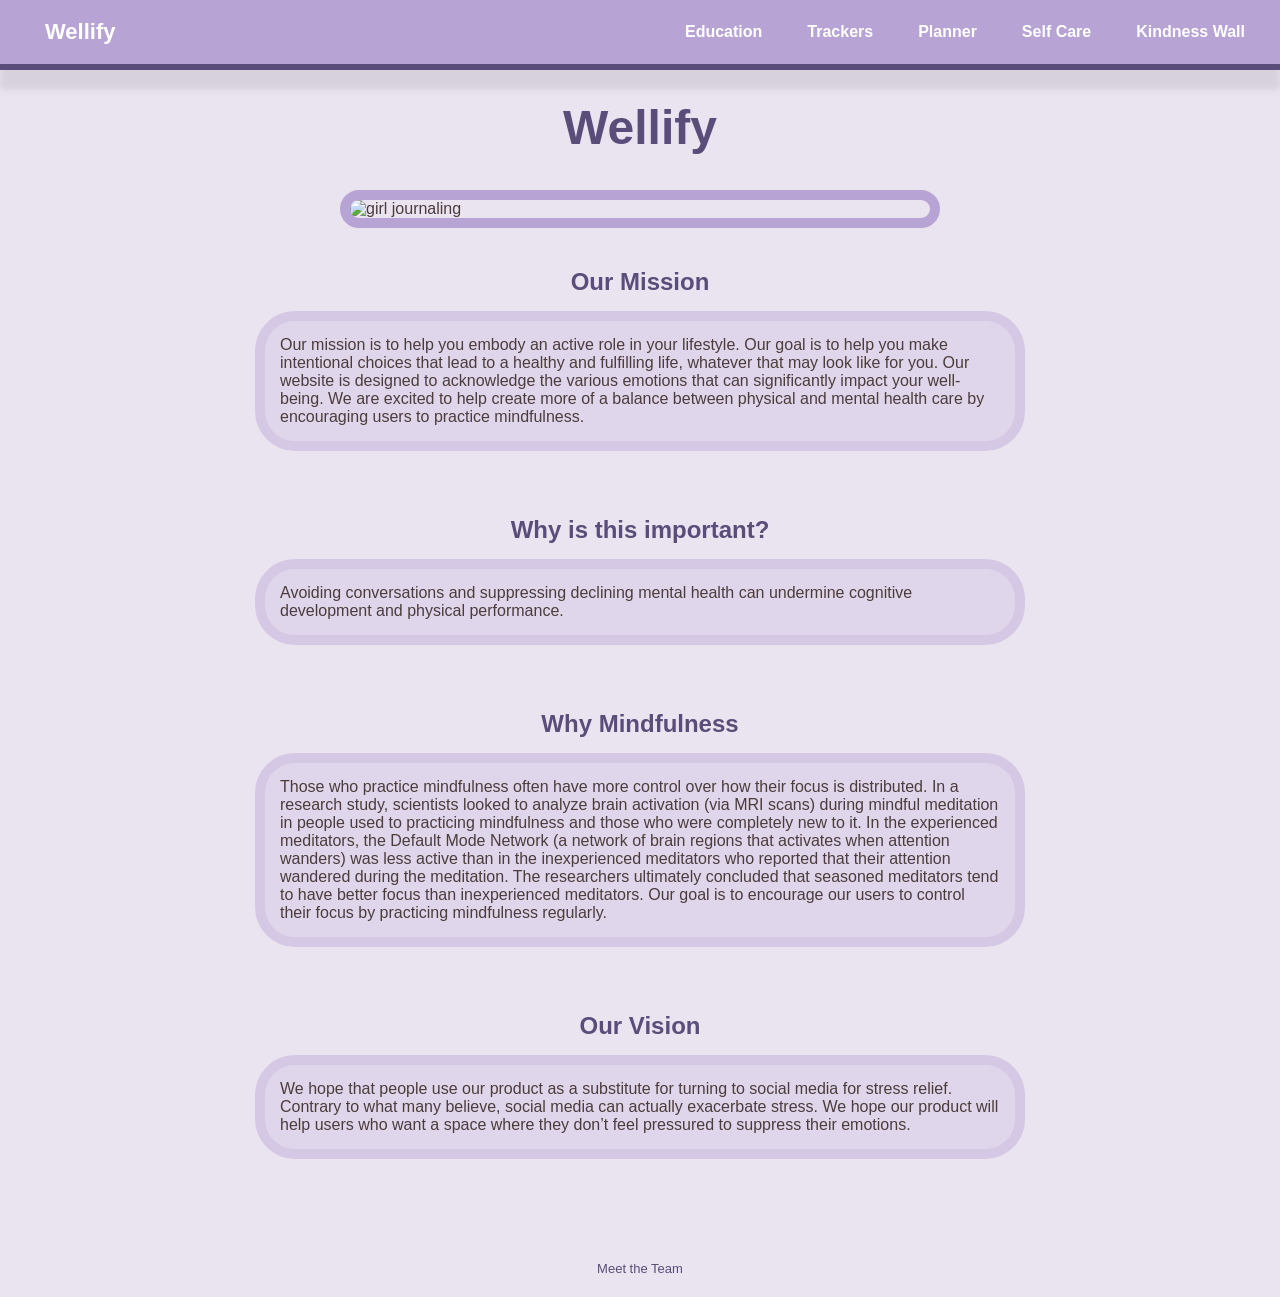
==== index.html @ 7eefb783 "Update index.html" ====
<!DOCTYPE html>
<html lang="en">
  <head>
    <meta charset="UTF-8" />
    <meta name="viewport" content="width=device-width, initial-scale=1.0" />
    <meta http-equiv="X-UA-Compatible" content="ie=edge" />
    <title>HTML + CSS</title>
    <link rel="stylesheet" href="styles.css" />
  </head>
  <body>
    <div class="navBar">
      <nav>
        <div class="name">
          <a href="index.html">Wellify</a>
        </div>
        <div class="dropdown">
          <a>Education</a>
          <div class="dropdown-content" id="dropdown1">
            <a href="education-mental.html">Mental Health</a>
            <a href="education-physical.html">Physical Health</a>
          </div>
        </div>
        <div class="dropdown">
          <a>Trackers</a>
          <div class="dropdown-content" id="dropdown2">
            <a href="mood-tracker.html">Mood</a>
            <a href="mindfullness-tracker.html">Mindfullness</a>
            <a href="health-tracker.html">Health</a>
          </div>
        </div>
        <a href="planner.html">Planner</a>
        <div class="dropdown">
          <a>Self Care</a>
          <div class="dropdown-content" id="dropdown3">
            <a href="self-care-mental.html">Mental</a>
            <a href="self-care-physical.html">Physical</a>
          </div>
        </div>
        <a href="kindness-wall.html">Kindness Wall</a>
      </nav>
    </div>
    <h1>Wellify</h1>
    <div class="image">
        <img id="unfilteredMind" src="https://r2.stockcake.com/update_image/5c084958-f2a9-4336-afd5-1d9d3eb9ccf3-goapi.png"
    alt="girl journaling"
    />
    </div>
    <div class="Cat">
        <div class="index">
         <h2>Our Mission</h2>
         <p>Our mission is to help you embody an active role in your lifestyle. Our goal is to help you make intentional choices that lead to a healthy and fulfilling life, whatever that may look like for you. Our website is designed to acknowledge the various emotions that can significantly impact your well-being. We are excited to help create more of a balance between physical and mental health care by encouraging users to practice mindfulness.</p>
        </div>
        <div class="index"><h2>Why is this important?</h2>
            <p>Avoiding conversations and suppressing declining mental health can undermine cognitive development and physical performance.</p>
        </div>
        <div class="index">
            <h2>Why Mindfulness</h2>
            <p>Those who practice mindfulness often have more control over how their focus is distributed. In a research study, scientists looked to analyze brain activation (via MRI scans) during mindful meditation in people used to practicing mindfulness and those who were completely new to it. In the experienced meditators, the Default Mode Network (a network of brain regions that activates when attention wanders) was less active than in the inexperienced meditators who reported that their attention wandered during the meditation. The researchers ultimately concluded that seasoned meditators tend to have better focus than inexperienced meditators. Our goal is to encourage our users to control their focus by practicing mindfulness regularly.</p>
        </div>
        <div class="index">
         <h2>Our Vision</h2>
        <p>We hope that people use our product as a substitute for turning to social media for stress relief. Contrary to what many believe, social media can actually exacerbate stress. We hope our product will help users who want a space where they don’t feel pressured to suppress their emotions.</p>
        </div>
    </div>
  </body>
    <footer>
  <a href="meet-the-team.html">Meet the Team</a>
</footer>
</html>
---- styles.css ----
:root {
  --deepLavendar: #5a4d7a;
  --lilac: #b8a4d4;
  --softMauve: #d5c8e4;
  --midLavendar: #e0d6eb;
  --blush: #eae3f0;
  --rose: #5a4d7a;
  --blossom: #b8a4d4;
  --cotton: #d5c8e4;
  --light: #e0d6eb;
  --cream: #eae3f0;
 }
 
 
 * {
  box-sizing: border-box;
  margin: 0;
  padding: 0;
  font-family: "Poppins", sans-serif;
 }
 
 
 body {
  background-color: var(--blush);
  color: #4b3c3c;
  padding-top: 70px;
 }
 
 
 .navBar {
  position: fixed;
  top: 0;
  left: 0;
  width: 100%;
  height: 70px;
  z-index: 100;
  background-color: var(--lilac);
  box-shadow: 0 20px 7px rgba(0, 0, 0, 0.08);
 }
 
 
 nav {
  height: 70px;
  background-color: var(--lilac);
  border-bottom: 6px solid var(--deepLavendar);
  display: flex;
  align-items: center;
  gap: 25px;
  justify-content: flex-end;
  padding: 0 25px;
 }
 
 
 .name {
  margin-right: auto;
  margin-left: 10px;
 }
 
 
 .name a,
 .name h2 {
  color: white;
  text-decoration: none;
  font-size: 22px;
  font-weight: 700;
 }
 
 
 nav a {
  text-decoration: none;
  color: white;
  font-weight: 700;
  padding: 10px;
 }
 
 
 nav a:hover {
  color: var(--deepLavendar);
 }
 
 
 .dropdown {
  position: relative;
  height: 100%;
  display: flex;
  align-items: center;
 }
 
 
 .dropdown-content {
  display: none;
  position: absolute;
  top: 100%;
  left: 0;
  background-color: var(--lilac);
  min-width: 150px;
  z-index: 101;
  border-radius: 0 0 10px 10px;
  box-shadow: 0 5px 10px rgba(0, 0, 0, 0.15);
 }
 
 
 .dropdown-content a {
  display: block;
  padding: 12px 15px;
  color: white;
  white-space: nowrap;
 }
 
 
 .dropdown-content a:hover {
  background-color: var(--softMauve);
  color: var(--deepLavendar);
 }
 
 
 .dropdown:hover .dropdown-content {
  display: flex;
  flex-direction: column;
 }
 
 
 h1 {
  display: flex;
  justify-content: center;
  color: var(--rose);
  font-size: 48px;
  margin-top: 30px;
  margin-bottom: 35px;
 }
 
 
 h2 {
  display: flex;
  justify-content: center;
  color: var(--rose);
 }
 
 
 h3 {
  background-color: var(--deepLavendar);
  color: white;
  border: 3px solid var(--deepLavendar);
  border-radius: 20px;
  max-width: 200px;
  padding: 8px 15px;
  display: flex;
  justify-content: center;
  margin: 15px auto;
 }
 
 
 button {
  background-color: var(--deepLavendar);
  color: white;
  border: none;
  padding: 14px 28px;
  border-radius: 30px;
  font-size: 16px;
  cursor: pointer;
  transition: 0.3s ease;
 }
 
 
 button:hover {
  background-color: var(--lilac);
  transform: scale(1.05);
 }
 
 
 textarea {
  background-color: var(--softMauve);
 }
 
 
 img {
   max-width: 400px;
  height:auto;
  border: 10px solid var(--lilac);
  border-radius: 150px;
  margin: 15px;
 }
 
 
 p {
  background-color: var(--midLavendar);
  border: 10px solid var(--softMauve);
  padding: 15px;
  border-radius: 40px;
  margin: 15px;
  transition:0.3s;
 }
 p:hover{
  transform:translateY(-3px);
 }
 
 
 .journal-card {
  max-width: 900px;
  margin: 0 auto 30px;
  background: white;
  border-radius: 25px;
  padding: 40px;
  box-shadow: 0 10px 25px rgba(0, 0, 0, 0.08);
 }
 
 
 .section {
  margin-bottom: 30px;
 }
 
 
 .section h2 {
  margin-bottom: 12px;
  font-size: 24px;
 }
 
 
 label {
  display: block;
  color: var(--rose);
  font-weight: 600;
  margin-bottom: 10px;
 }
 
 
 input[type="date"],
 input[type="text"],
 textarea {
  width: 100%;
  padding: 15px;
  border: 2px solid var(--cotton);
  border-radius: 15px;
  font-size: 16px;
  background: var(--light);
  color: #4b3c3c;
 }
 
 
 textarea {
  resize: vertical;
 }
 
 
 .mood-options,
 .energy-options,
 .stress-options {
  display: flex;
  gap: 15px;
  flex-wrap: wrap;
 }
 
 
 .mood-options button,
 .energy-options button,
 .stress-options button {
  background-color: var(--deepLavendar);
 }
 
 
 .mood-options button:hover,
 .energy-options button:hover,
 .stress-options button:hover {
  background-color: var(--lilac);
 }
 
 
 .mood-options button.active,
 .energy-options button.active,
 .stress-options button.active {
  background-color: var(--lilac) !important;
  transform: scale(1.05);
  box-shadow: 0 0 10px rgba(90, 77, 122, 0.5);
 }
 
 
 .save-section {
  display: flex;
  justify-content: center;
 }
 
 
 .save-button {
  background-color: var(--deepLavendar);
 }
 
 
/*kindness wall css*/
.wall {
display:flex;
flex-wrap: wrap;
justify-content: center;
gap: 10px;
margin-top:95px;

padding: 20px
}
.wall p{
  margin: 30px;
  font-size:large;
 }
/*rectangular 4 notes*/ 
.note-1 {
background-color: white;
color:black;
border-radius: 8px;
transform: rotate(3deg);
border-radius: 30px;
  padding: 8px 20px;
  width: fit-content;
}
.note-2 {
  background-color: white;
color:black;
transform: rotate(-3deg);
border-radius: 30px;
  padding: 8px 20px;
  width: fit-content;
}
.note-3 {
  background-color: white;
color:black;
transform: rotate(3deg);
border-radius: 30px;
  padding: 8px 20px;
  width: fit-content;
}
.note-4 {
  background-color: white;
  color:black;
  transform: rotate(-3deg);
  border-radius: 30px;
  padding: 8px 20px;
  width: fit-content;
}
/*rectangular note*/
.note-5 {
  background-color: white;
  color:black;
  height:240px;
  width: 180px;
}
/*rectangular note but width > height*/
.note-6 {
  background-color: white;
  color:black;
  height:120px;
  width: 260px;
}
/*blob note*/
.note-7 {
  background-color: white;
  color:black;
  border-radius: 60% 40% 30% 70% / 60% 30% 70% 40%;
  height:220px;
  width: 180px;
}
.note-7 p {
  margin-top: 80px;
}
/*rectangular note with rounded corners*/
.note-8 {
  background-color: white;
  color:black;
  border-radius: 30px;
  height:150px;
  width: 240px;
}
/*rectangular 4 notes*/ 
.note-9 {
  background-color: white;
color:black;
  padding: 8px 20px;
  width: fit-content;
}
.note-10 {
  background-color: white;
color:black;
  padding: 8px 20px;
  width: fit-content;
  }
.note-11 {
  background-color: white;
color:black;
  padding: 8px 20px;
  width: fit-content;
}
.note-12 {
  background-color: white;
color:black;
  padding: 8px 20px;
  width: fit-content;
  }
/*rectangular note*/ 
.note-13 {
  background-color: white;
  color:black;
  height:200px;
  width: 300px;
}
/*rectangular note with rounded corners*/
.note-14 {
  background-color: white;
  color:black;
   height:240px;
  width:150px;
  border-radius: 40px;
}
/*rectangular note*/
.note-15 {
  background-color: white;
  color:black;
  border-radius: 60% 60% 30% 50% / 60% 30% 50% 60%;
  height:220px;
  width: 180px;
}
/*rectangular 4 notes*/
.note-16 {
  background-color: white;
color:black;
border-radius: 8px;
transform: rotate(4deg);
border-radius: 30px;
  padding: 8px 20px;
  width: fit-content;
}
.note-17 {
  background-color: white;
color:black;
border-radius: 8px;
transform: rotate(-4deg);
border-radius: 30px;
  padding: 8px 20px;
  width: fit-content;
}
.note-18 {
  background-color: white;
color:black;
border-radius: 8px;
transform: rotate(4deg);
border-radius: 30px;
  padding: 8px 20px;
  width: fit-content;
}
.note-19 {
  background-color: white;
color:black;
border-radius: 8px;
transform: rotate(-4deg);
border-radius: 30px;
  padding: 8px 20px;
  width: fit-content;
}
.quad-1, .quad-2, .quad-3 {
  display: flex;
  flex-direction: column;
  align-items: flex-start;
  gap: 6px;
}

.quad-1 p, .quad-2 p, .quad-3 p,
.quad-1 div p, .quad-2 div p, .quad-3 div p {
  margin: 0;
}
.input {
  display: flex;
  background-color: white;
  flex-direction: column;
  align-items: center;
  gap: 6px;
  padding-top: 20px;
  height: 180px;
  width: 220px;
}


.input input {
  border: none;
  outline: none;
  background: white;
  text-align: center;

}
.input label {
  color: black;
}
.wall::hover{
  background-color: var(--softMauve);
}
.note-1:hover, .note-2:hover, .note-3:hover,.note-4:hover, .note-5:hover, .note-6:hover,.note-7:hover, .note-8:hover, .note-9:hover, .note-10:hover, .note-11:hover, .note-12:hover, .note-13:hover, .note-14:hover, .note-15:hover, .note-16:hover, .note-17:hover, .note-18:hover, .note-19:hover, .input:hover {
  background-color: var(--softMauve);
  transform: scale(1.05);
  transition: transform 0.2s ease;
}
/*end of kindness wall css*/

 
 .top {
  display: flex;
  flex-direction: row;
  flex-wrap: wrap;
  justify-content: space-evenly;
  width: 92%;
  margin: 20px auto;
  padding: 15px;
  background-color: white;
  border: 5px solid white;
  border-radius: 15px;
  gap: 15px;
 }
 
 
 .studyTimer {
  display: flex;
  justify-content: space-evenly;
 }
 
 
 iframe {
  border-radius: 20px;
 }
 
 
 .boxes {
  display: flex;
  flex-wrap: wrap;
  justify-content: center;
  gap: 15px;
  margin: 20px;
 }
 
 
 .second {
  flex: 1 1 40%;
  min-width: 280px;
  background-color: white;
  border: 5px solid white;
  border-radius: 15px;
  padding: 15px;
 }
 
 
 .second textarea {
  width: 100%;
  padding: 10px;
  border-radius: 10px;
 }
 
 
 .planner {
  display: flex;
  flex-direction: row;
  flex-wrap: wrap;
  justify-content: space-around;
  gap: 15px;
  background-color: white;
  padding: 15px;
  border: 10px solid white;
  border-radius: 20px;
  margin: 15px;
 }
 
 
 .days {
  display: flex;
  gap: 10px;
  flex-direction:row;
  justify-content: space-around;
  width: 100%;
 }
 
 
 .week {
  display: flex;
  flex-direction: row;
  flex-wrap: wrap;
  gap: 10px;
  justify-content: space-evenly;
  width: 100%;
  background-color: white;
  border: 10px solid white;
 }
 
 
 .week textarea {
  flex: 1;
  min-width: 110px;
  padding: 10px;
  border-radius: 10px;
 }
 
 
 .fullWeek {
  margin-top: 20px;
 }
 
 
 .fullWeek h3 {
  margin: 20px auto;
 }
 
 
 .meow {
  display: flex;
  justify-content: center;
  padding: 15px;
  border-radius: 20px;
 }
 
 
 .importance,
 .yoga-section,
 .generator-section,
 .mental-health {
  max-width: 1100px;
  margin: 30px auto;
  padding: 20px;
 }
 
 
 .main-card {
  background: white;
  border-radius: 25px;
  padding: 25px;
  box-shadow: 0 8px 20px rgba(0, 0, 0, 0.08);
 }
 
 
 .main-card p {
  background-color: var(--midLavendar);
 }
 
 
 .section-title {
  margin: 30px 0 20px;
 }
 
 
 .reasons {
  display: flex;
  flex-wrap: wrap;
  justify-content: center;
  gap: 20px;
 }
 
 
 .reason {
  background: white;
  border-radius: 20px;
  padding: 20px;
  flex: 1 1 200px;
  text-align: center;
 }
 
 
 .reason span {
  color: var(--deepLavendar);
  font-size: 25px;
 }
 
 
 .reason p {
  margin: 10px 0 0;
 }
 
 
 .yoga-grid {
  display: grid;
  grid-template-columns: repeat(2, 1fr);
  gap: 25px;
 }
 
 
 .yoga-card {
  background: white;
  border-radius: 25px;
  padding: 20px;
  text-align: center;
  box-shadow: 0 8px 20px rgba(0, 0, 0, 0.08);
 }
 
 
 .yoga-card p {
  background-color: var(--midLavendar);
 }
 
 
 .yoga-card iframe {
  width: 100%;
  max-width: 560px;
  height: 315px;
 }
 
 
 .yoga-card img {
  width: 90%;
  max-width: 300px;
 }
 
 
 .generator {
  background: white;
  border-radius: 25px;
  padding: 30px;
  text-align: center;
  box-shadow: 0 8px 20px rgba(0, 0, 0, 0.08);
 }
 
 
 #suggestion {
  background-color: var(--midLavendar);
  padding: 25px;
  border-radius: 20px;
  margin-bottom: 20px;
 }
 
 
 .mental-health {
  text-align: center;
 }
 
 
 .mental-health a {
  display: inline-block;
  background-color: var(--deepLavendar);
  color: white;
  text-decoration: none;
  padding: 14px 25px;
  border-radius: 25px;
  margin-top: 15px;
 }
 
 
 .mental-health a:hover {
  background-color: var(--lilac);
  color: var(--deepLavendar);
 }
 
 
 @media (max-width: 800px) {
  nav {
    gap: 8px;
    padding: 0 10px;
  }
 
 
  nav li{
    font-size: 13px;
    padding: 8px 5px;
  }
 
 
  .name a,
  .name h2 {
    font-size: 16px;
  }
 
 
  .yoga-grid {
    grid-template-columns: 1fr;
  }
 
 
  .top {
    width: 96%;
  }
 }
 
 
 @media (max-width: 600px) {
  .navBar,
  nav {
    height: auto;
    min-height: 70px;
  }
 
 
  nav {
    flex-wrap: wrap;
    padding: 10px;
  }
 
 
  .name {
    width: 100%;
    margin: 0;
  }
 
 
  .dropdown {
    height: auto;
  }
 
 
  body {
    padding-top: 100px;
  }
 
 
  .journal-card {
    margin: 15px;
    padding: 20px;
  }
 
 
  h1 {
    font-size: 36px;
  }
 }
 .pod {
  display: flex;
  flex-direction: row;
  margin:15px;
  transition:0.3s ease-in-out;
 }
 .pod:hover{
  transform: scale(1.05);
 }
 .pod1 {
  display: flex;
  flex-direction: row-reverse;
  margin:15px;
  transition:0.3s ease;
 }
 
 .pod1:hover{
  transform: scale(1.05);
 }
 #unfilteredMind
 {
  display:flex;
  justify-content: center;
  max-width: none;
  width:600px;
  height:auto;
  margin: 15px auto;
 }
 .index{
  display:flex;
  flex-direction: column;
  justify-content: center;
  align-items: center;
  max-width: 800px;
  margin:25px;
 }
 .Cat{
  display:flex;
  flex-direction: column;
  align-items: center;
 }
 iframe{
  transition:0.3s;
 }
 iframe:hover{
  transform:translateY(-3px)
 }
 textarea,
 input{
  transition:0.3s;
 }
 textarea:hover,
 input:hover{
  transform: translateY(-3px);
 }
 footer {
  text-align: center;
  margin-top: 40px;
  padding: 20px;
}

footer a {
  color: var(--deepLavendar);
  font-size: 13px;
  text-decoration: none;
}

footer a:hover {
  text-decoration: underline;
}
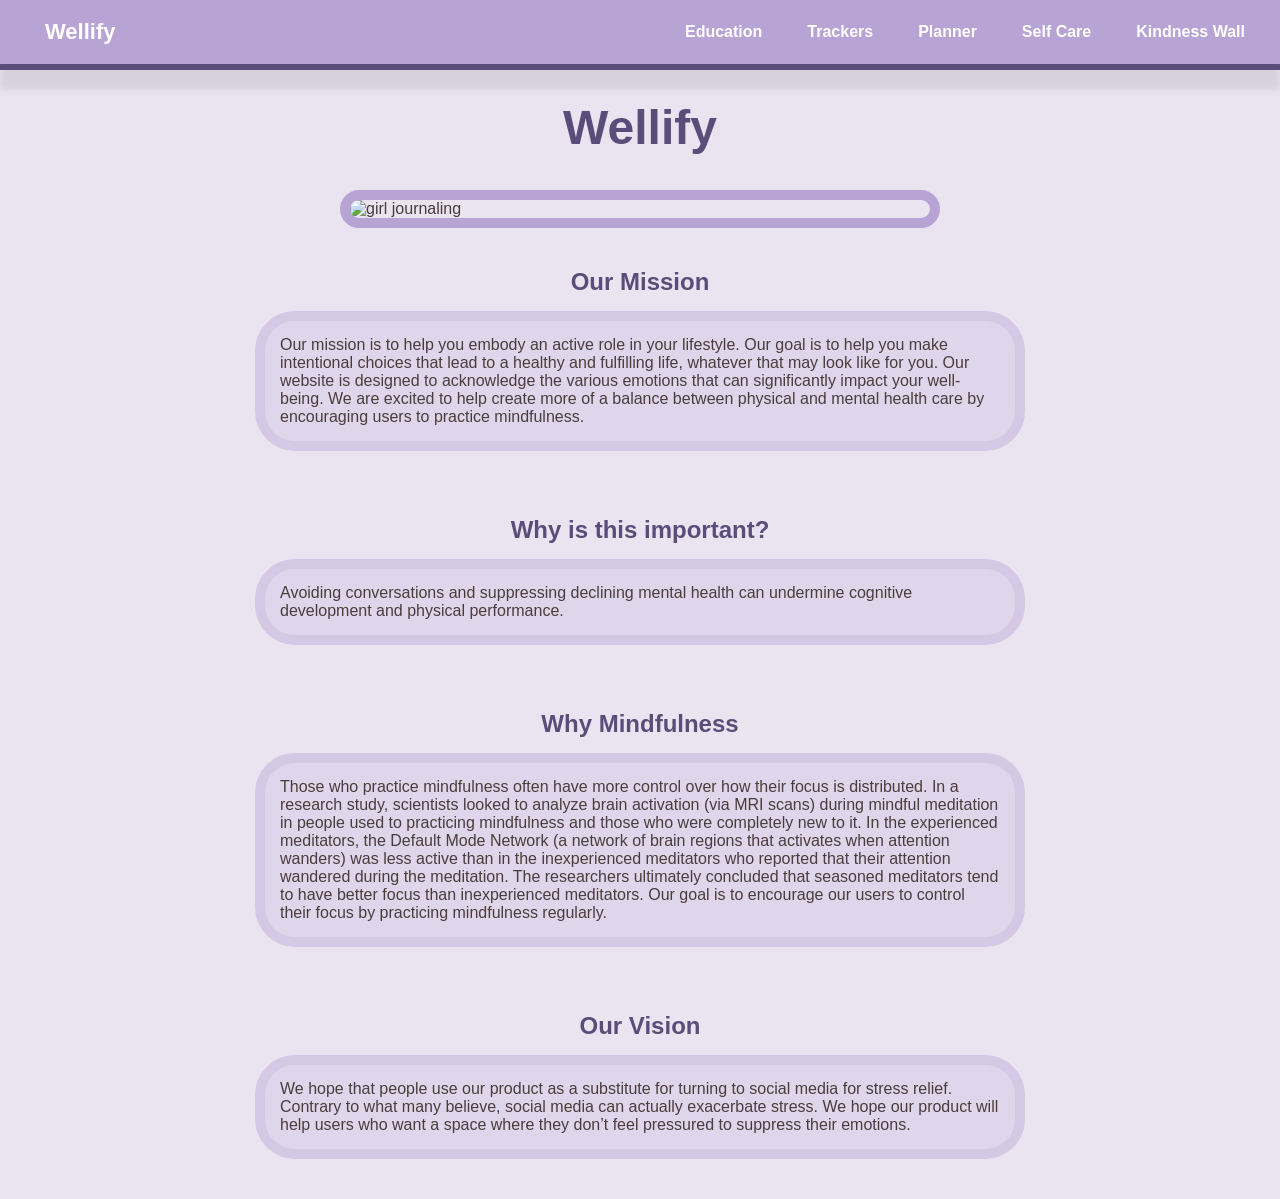
==== commit da28442e: "Remove footer section from index.html" ====
--- a/index.html
+++ b/index.html
@@ -63,7 +63,4 @@
         </div>
     </div>
   </body>
-    <footer>
-  <a href="meet-the-team.html">Meet the Team</a>
-</footer>
 </html>
--- a/styles.css
+++ b/styles.css
@@ -861,19 +861,24 @@
  textarea:hover,
  input:hover{
   transform: translateY(-3px);
- }
- footer {
-  text-align: center;
-  margin-top: 40px;
-  padding: 20px;
+ /*Meet the Team button CSS*/
+.team-button {
+  display: block;
+  width: fit-content;
+  margin: 30px auto;
+  padding: 8px 16px;
+  color: var(--deepLavendar);
+  font-size: 14px;
+  font-weight: 700;
+  text-decoration: none;
+  border: 2px solid var(--deepLavendar);
+  border-radius: 20px;
+  transition: 0.3s ease;
 }
 
-footer a {
-  color: var(--deepLavendar);
-  font-size: 13px;
-  text-decoration: none;
-}
-
-footer a:hover {
-  text-decoration: underline;
-}
+.team-button:hover {
+  background-color: var(--deepLavendar);
+  color: white;
+  transform: translateX(4px);
+}
+/*End of Meet the Team button CSS*/
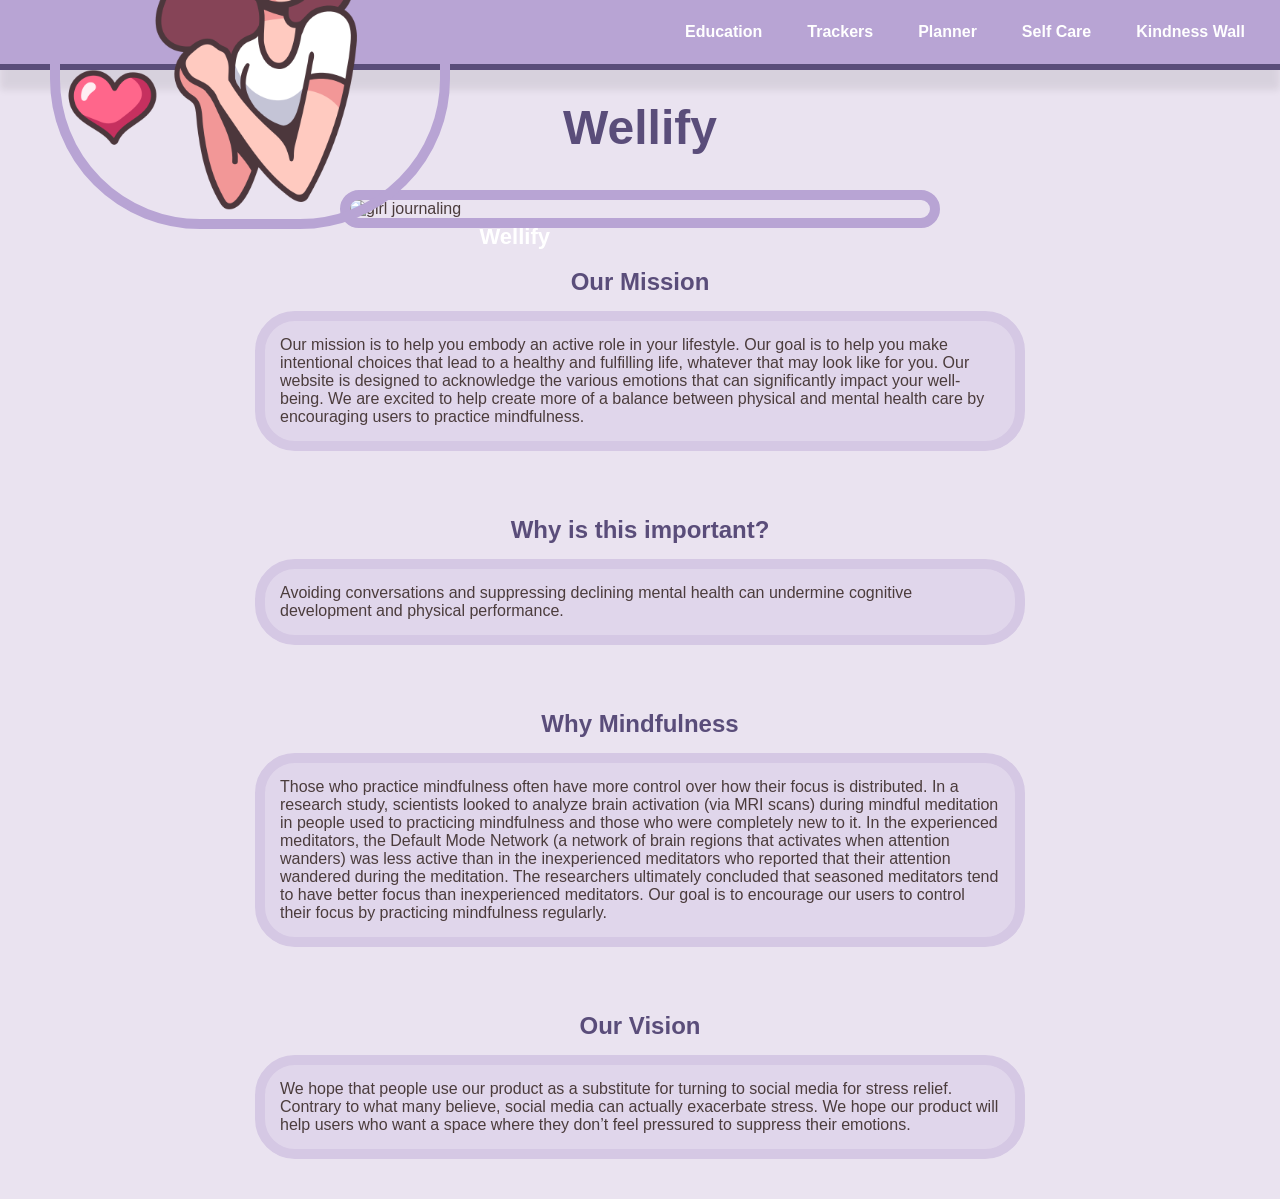
==== commit 6b704d4e: "Add favicon image to navigation bar" ====
--- a/index.html
+++ b/index.html
@@ -6,11 +6,13 @@
     <meta http-equiv="X-UA-Compatible" content="ie=edge" />
     <title>HTML + CSS</title>
     <link rel="stylesheet" href="styles.css" />
+    <link rel="icon" type="image/png" href="love.png">
   </head>
   <body>
     <div class="navBar">
       <nav>
         <div class="name">
+           <img id="favicon" src="love.png" alt="girl with hearts"/>
           <a href="index.html">Wellify</a>
         </div>
         <div class="dropdown">
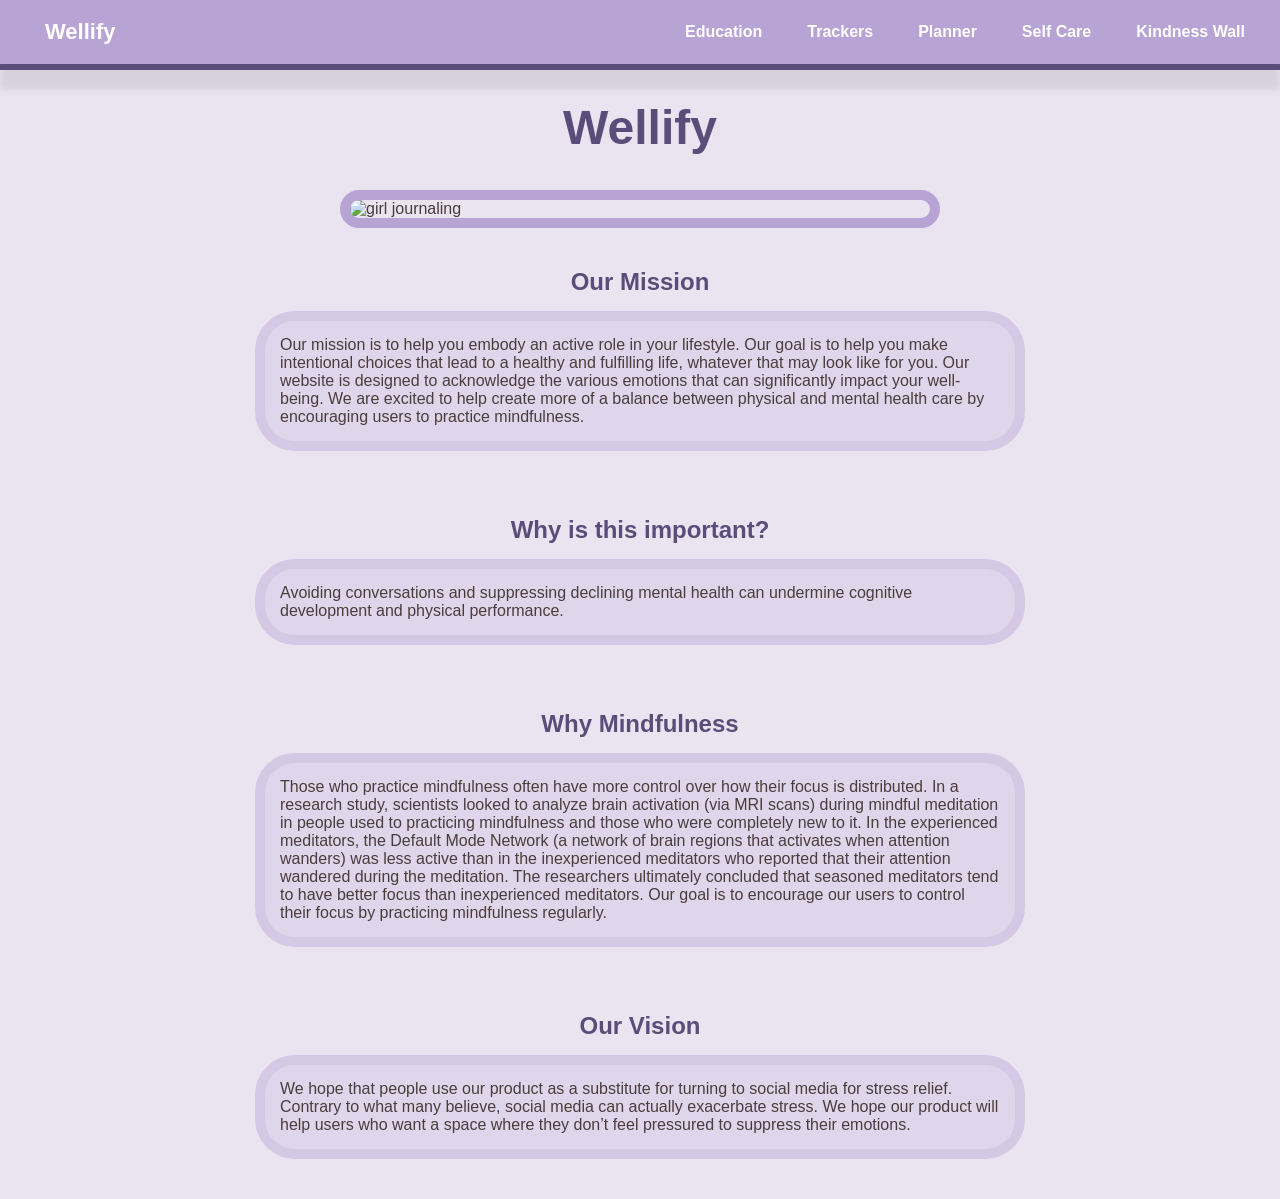
==== commit ef39c1cf: "Remove favicon image from index.html Removed favicon image from the navigation bar." ====
--- a/index.html
+++ b/index.html
@@ -12,7 +12,6 @@
     <div class="navBar">
       <nav>
         <div class="name">
-           <img id="favicon" src="love.png" alt="girl with hearts"/>
           <a href="index.html">Wellify</a>
         </div>
         <div class="dropdown">
--- a/styles.css
+++ b/styles.css
@@ -882,3 +882,10 @@
   transform: translateX(4px);
 }
 /*End of Meet the Team button CSS*/
+#favicon{
+  width:30px;
+  height:auto;
+  border: none;
+  border-radius: 0;
+  margin: 0;
+}
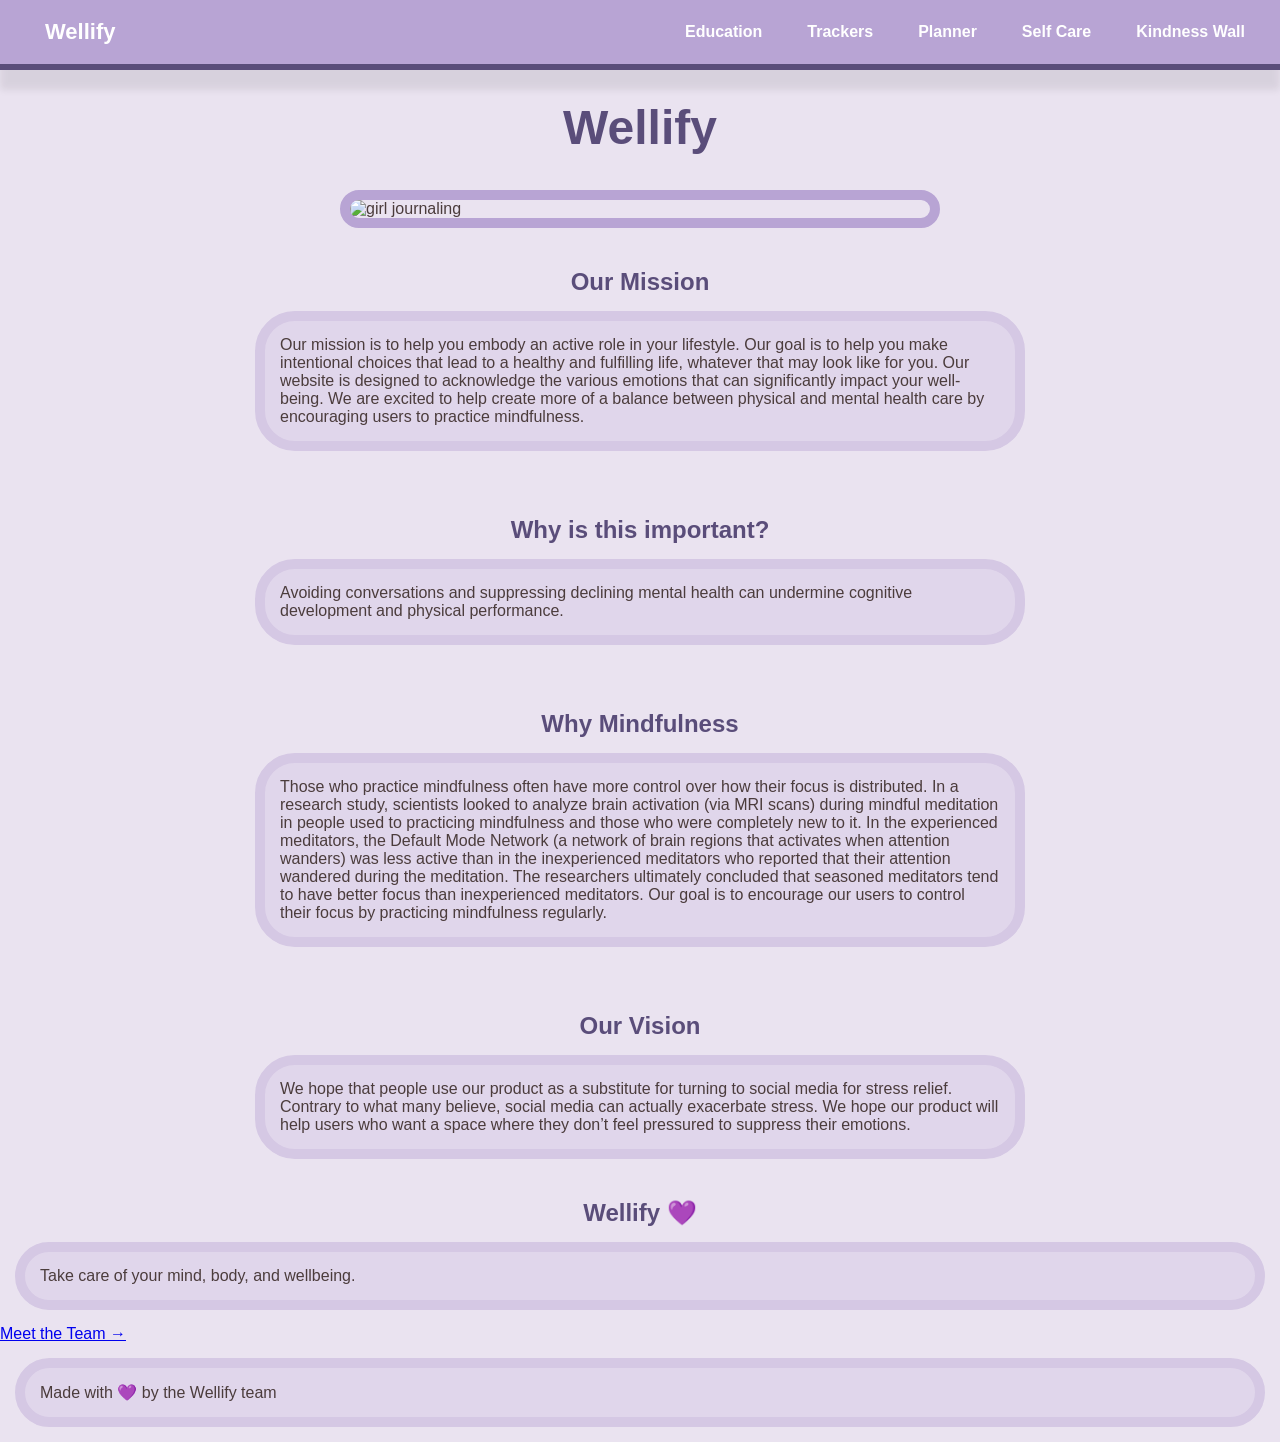
==== commit 7122caed: "Added footer" ====
--- a/index.html
+++ b/index.html
@@ -63,5 +63,15 @@
         <p>We hope that people use our product as a substitute for turning to social media for stress relief. Contrary to what many believe, social media can actually exacerbate stress. We hope our product will help users who want a space where they don’t feel pressured to suppress their emotions.</p>
         </div>
     </div>
+    <footer class="site-footer">
+  <div class="footer-content">
+    <h2>Wellify 💜</h2>
+    <p>Take care of your mind, body, and wellbeing.</p>
+
+    <a href="meet-the-team.html" class="team-link">Meet the Team →</a>
+
+    <p class="footer-small">Made with 💜 by the Wellify team</p>
+  </div>
+</footer>
   </body>
 </html>
--- a/styles.css
+++ b/styles.css
@@ -861,31 +861,19 @@
  textarea:hover,
  input:hover{
   transform: translateY(-3px);
- /*Meet the Team button CSS*/
-.team-button {
-  display: block;
-  width: fit-content;
-  margin: 30px auto;
-  padding: 8px 16px;
-  color: var(--deepLavendar);
-  font-size: 14px;
-  font-weight: 700;
+ /*Footer CSS*/
+.team-link {
+  display: inline-block;
+  margin-top: 15px;
+  color: white;
   text-decoration: none;
-  border: 2px solid var(--deepLavendar);
-  border-radius: 20px;
-  transition: 0.3s ease;
+  font-weight: 600;
+  transition: 0.2s;
 }
 
-.team-button:hover {
-  background-color: var(--deepLavendar);
-  color: white;
-  transform: translateX(4px);
-}
-/*End of Meet the Team button CSS*/
-#favicon{
-  width:30px;
-  height:auto;
-  border: none;
-  border-radius: 0;
-  margin: 0;
-}
+.team-link:hover {
+  text-decoration: underline;
+  transform: translateY(-2px);
+}
+/*End of Footer CSS*/
+
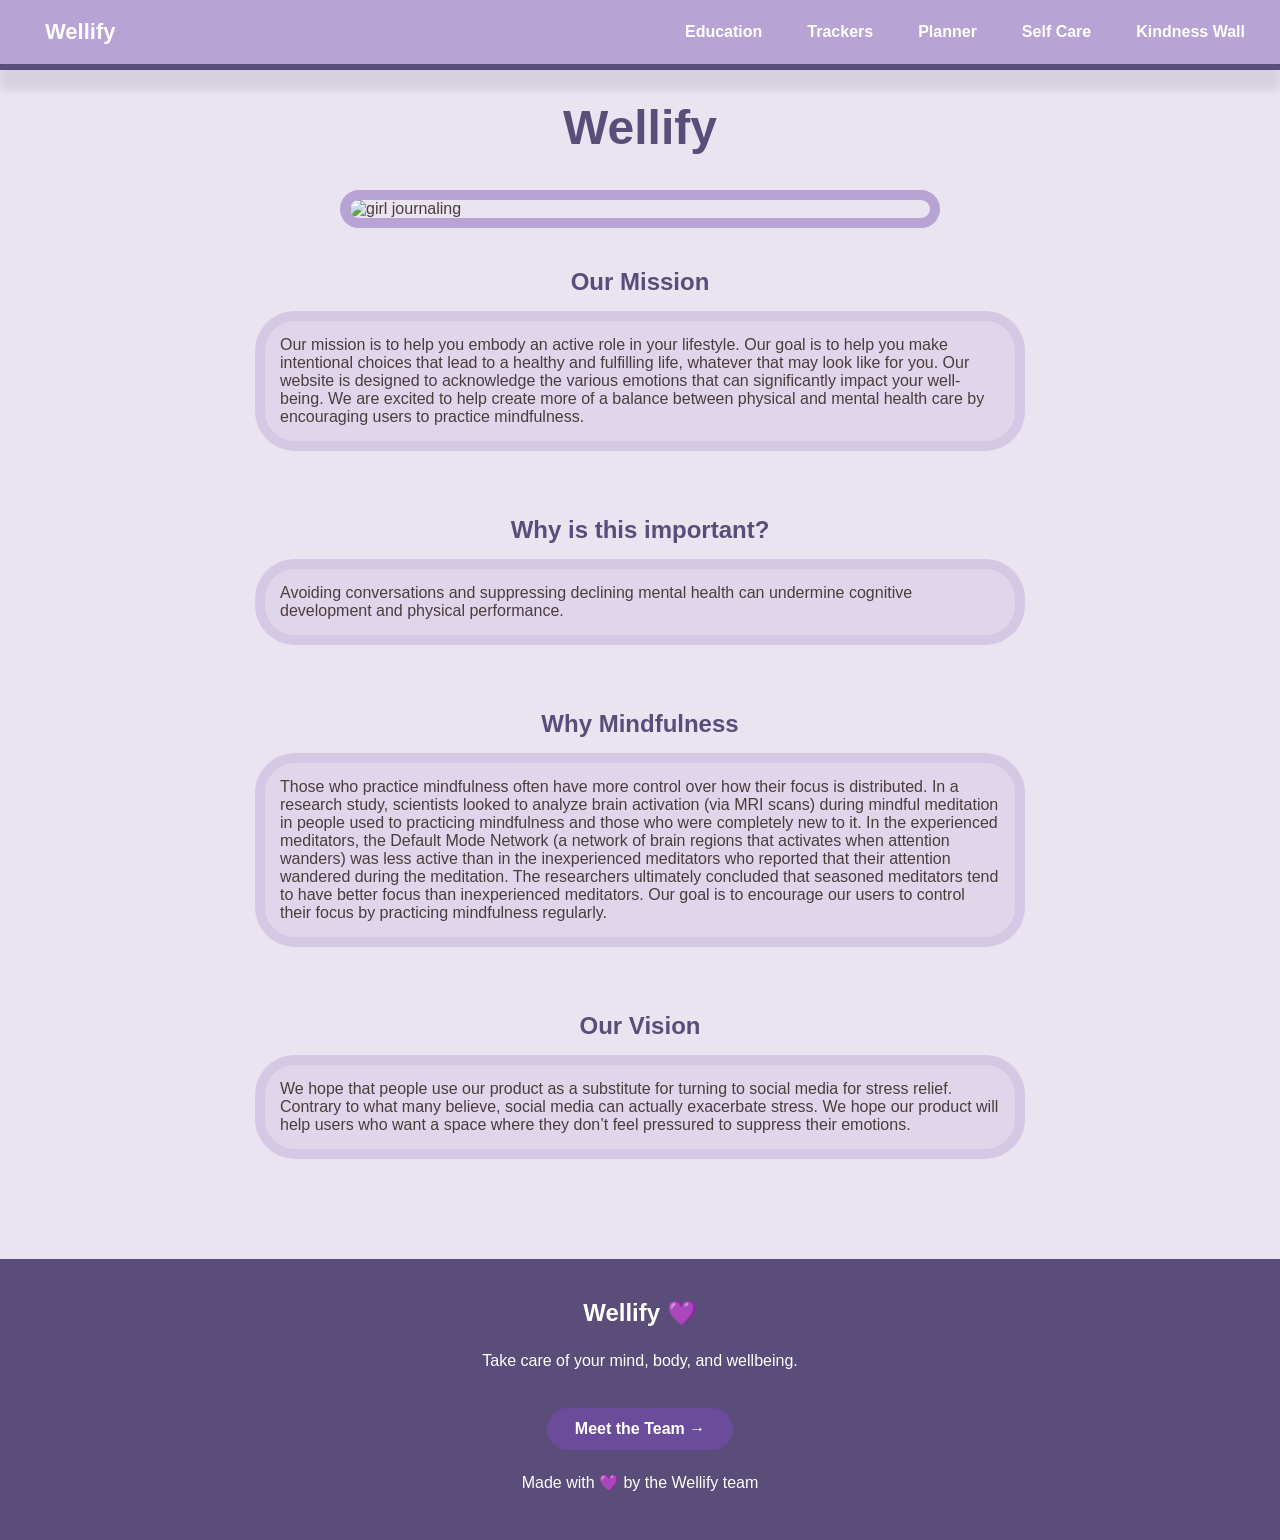
==== commit f235b72a: "Change title from 'HTML + CSS' to 'Wellify'" ====
--- a/index.html
+++ b/index.html
@@ -4,7 +4,7 @@
     <meta charset="UTF-8" />
     <meta name="viewport" content="width=device-width, initial-scale=1.0" />
     <meta http-equiv="X-UA-Compatible" content="ie=edge" />
-    <title>HTML + CSS</title>
+    <title>Wellify</title>
     <link rel="stylesheet" href="styles.css" />
     <link rel="icon" type="image/png" href="love.png">
   </head>
--- a/styles.css
+++ b/styles.css
@@ -859,21 +859,47 @@
   transition:0.3s;
  }
  textarea:hover,
- input:hover{
+input:hover {
   transform: translateY(-3px);
- /*Footer CSS*/
+}
+
+/* Footer CSS */
+
+.site-footer {
+  background-color: var(--deepLavendar);
+  color: white;
+  text-align: center;
+  padding: 40px 20px 25px;
+  margin-top: 60px;
+}
+
+.site-footer h2 {
+  color: white;
+  margin-bottom: 10px;
+}
+
+.site-footer p {
+  background: none;
+  border: none;
+  color: white;
+  margin: 8px 0;
+}
+
 .team-link {
   display: inline-block;
   margin-top: 15px;
+  padding: 12px 28px;
+  background-color: #6b4c9a;
   color: white;
   text-decoration: none;
+  border-radius: 999px;
   font-weight: 600;
-  transition: 0.2s;
+  transition: 0.2s ease;
 }
 
 .team-link:hover {
-  text-decoration: underline;
+  background-color: #563b80;
   transform: translateY(-2px);
 }
-/*End of Footer CSS*/
-
+
+/* End of Footer CSS */
